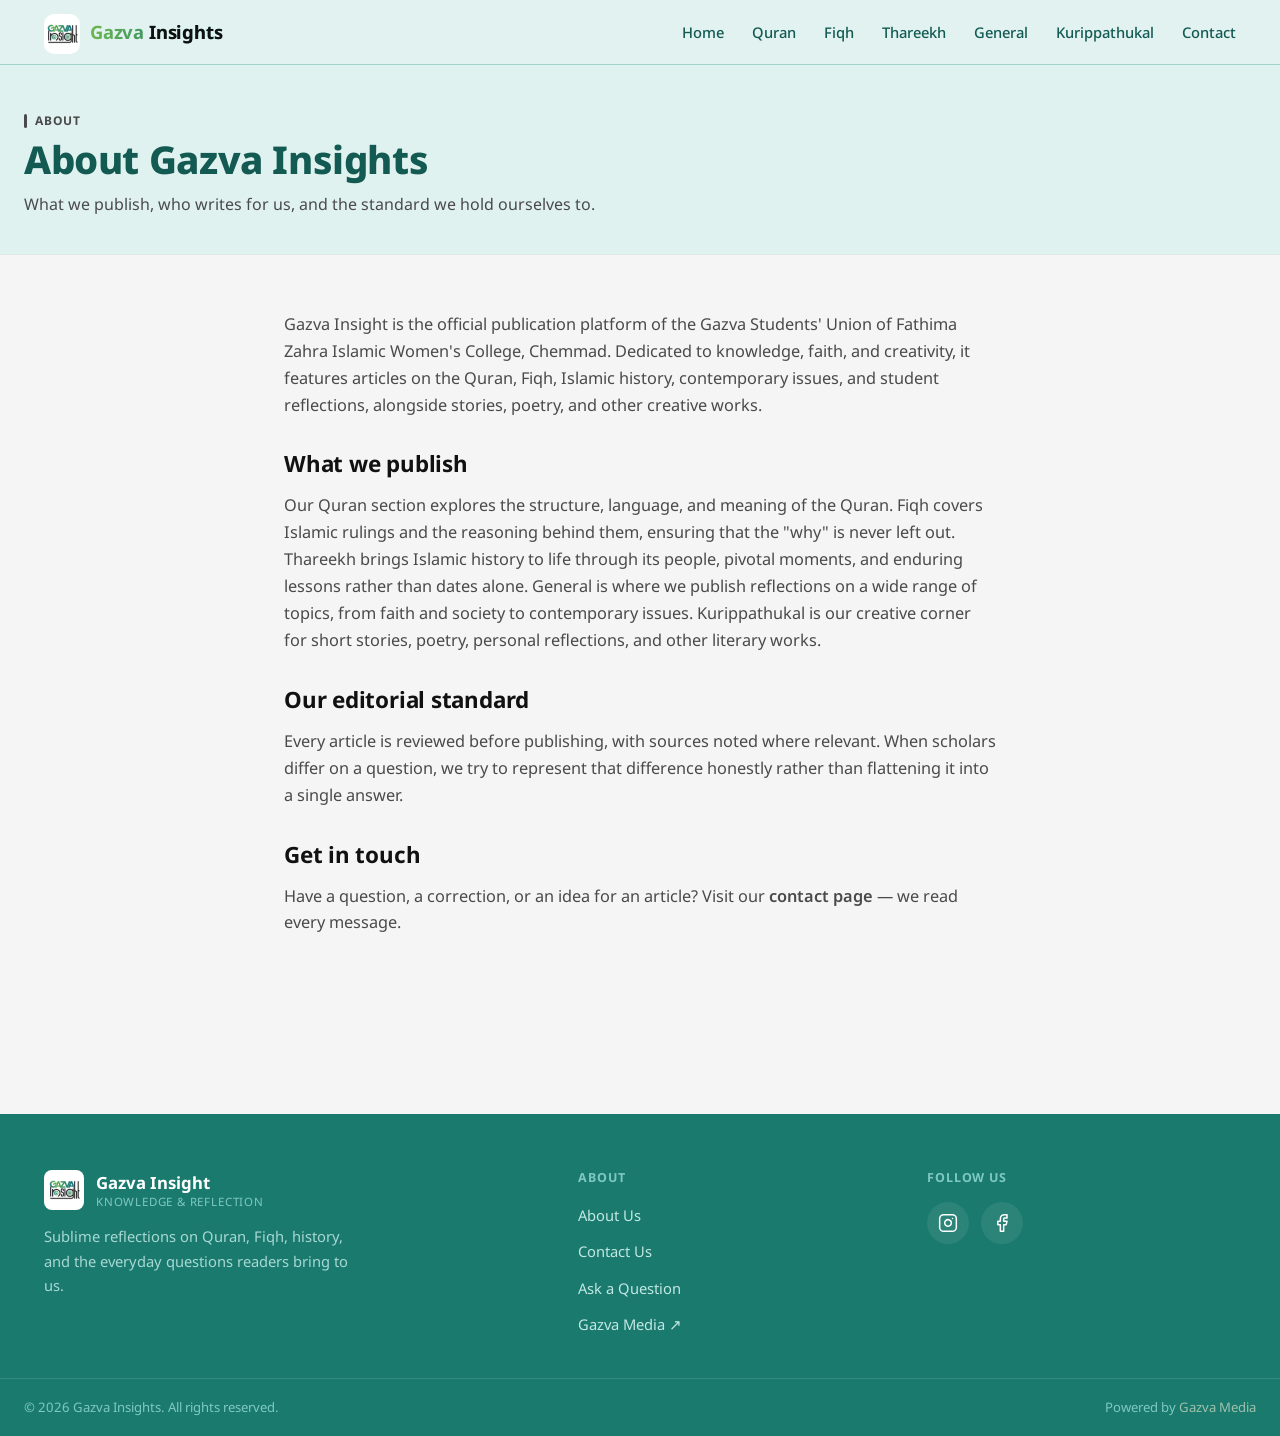
==== about.html @ 4a670566 "first commit" ====
<!DOCTYPE html>
<html lang="en">
<head>
  <meta charset="UTF-8" />
  <meta name="viewport" content="width=device-width, initial-scale=1.0" />
  <title>About — Gazva Insights</title>
  <meta name="description" content="About Gazva Insights — what we publish, who writes for us, and why." />
  <link rel="preconnect" href="https://fonts.googleapis.com" />
  <link rel="preconnect" href="https://fonts.gstatic.com" crossorigin />
  <link href="https://fonts.googleapis.com/css2?family=Noto+Sans:wght@400;500;600;700;800&family=Noto+Sans+Malayalam:wght@400;500;600;700&display=swap" rel="stylesheet" />
  <link rel="stylesheet" href="css/styles.css" />
</head>
<body>
  <a href="#main" class="skip-link">Skip to content</a>

  <div id="siteHeader"></div>

  <main id="main">
    <div class="page-banner">
      <div class="page-banner__inner">
        <span class="eyebrow cat-general">About</span>
        <h1>About Gazva Insights</h1>
        <p>What we publish, who writes for us, and the standard we hold ourselves to.</p>
      </div>
    </div>

    <section class="about-content">
      <p>Gazva Insight is the official publication platform of the Gazva Students' Union of Fathima Zahra Islamic Women's College, Chemmad. Dedicated to knowledge, faith, and creativity, it features articles on the Quran, Fiqh, Islamic history, contemporary issues, and student reflections, alongside stories, poetry, and other creative works.</p>

      <h2>What we publish</h2>
      <p>Our Quran section explores the structure, language, and meaning of the Quran. Fiqh covers Islamic rulings and the reasoning behind them, ensuring that the "why" is never left out. Thareekh brings Islamic history to life through its people, pivotal moments, and enduring lessons rather than dates alone. General is where we publish reflections on a wide range of topics, from faith and society to contemporary issues. Kurippathukal is our creative corner for short stories, poetry, personal reflections, and other literary works.</p>
      <h2>Our editorial standard</h2>
      <p>Every article is reviewed before publishing, with sources noted where relevant. When scholars differ on a question, we try to represent that difference honestly rather than flattening it into a single answer.</p>

      <h2>Get in touch</h2>
      <p>Have a question, a correction, or an idea for an article? Visit our <a href="contact.html" style="color: var(--forest-dark); font-weight: 600;">contact page</a> — we read every message.</p>
    </section>
  </main>

  <div id="siteFooter"></div>

  <script src="js/component.js"></script>
  <script src="js/form.js"></script>
  <script src="js/main.js"></script>
</body>
</html>
---- css/styles.css ----
/* ==========================================================================
   GAZVA INSIGHTS — Global Stylesheet
   Design tokens + shared components (navbar, footer, cards, sidebar, forms)
   ========================================================================== */

:root {
  /* ── Core surfaces ── */
  --paper:          #F5F5F5;      /* off-white page background */
  --paper-raised:   #FFFFFF;      /* card / panel surfaces */
  --ink:            #111111;      /* headings, strong text */
  --ink-soft:       #4A4A4A;      /* body text, descriptions */
  --ink-muted:      #888888;      /* meta, dates, captions */

  /* ── Brand green (primary) ── */
  --leaf:           #2E9E5B;      /* Forest Green — buttons, active states */
  --leaf-dark:      #1F7A42;
  --primary:        #6eb84f;      /* primary color */
    --primary2 :      #05697a;      /* secondary color */
  --leaf-light:     #E6F7ED;      /* green tint surfaces */

  /* ── Brand teal (secondary) ── */
  --teal:           #1A7A6E;      /* Deep Teal — secondary actions */
  --teal-dark:      #125A52;      /* hover on teal, footer headings */

  --teal-light:     #E0F2F0;      /* teal tint surfaces */

  /* ── Ocean blue (accent) ── */
  --blue:           #1C6B9A;      /* Ocean Blue — links, badges, highlights */
  --blue-dark:      #145078;      /* hover on blue */
  --blue-light:     #E3EFF7;      /* blue tint surfaces */

  /* ── Supporting tones ── */
  --mint:           #5CC48A;      /* lighter green — hover fills, icons */
  --teal-mid:       #2E9E8A;      /* mid teal — gradient midpoint */
  --sky:            #3A8FC4;      /* sky blue — softer blue uses */

  /* ── Logo gradient ── */
  --gradient-logo: linear-gradient(135deg, #3DB05C, #1A7A6E, #1C6B9A);
  --primary-gradient: linear-gradient(90deg, #6eb84f 0%, #05697a 100%);

  /* ── Borders ── */
  --line:           #E2E8E6;      /* default border */
  --line-strong:    #C8D4D0;      /* hover / emphasis border */

  /* ── Category wayfinding ── */
  --cat-quran:        #1A7A6E;    /* deep teal */
  --cat-fiqh:         #2E9E5B;    /* forest green */
  --cat-thareekh:     #1C6B9A;    /* ocean blue */
  --cat-general:      #4A4A4A;    /* ink soft */
  --cat-kurippathukal:#5CC48A;    /* mint */

  /* ── Type ── */
  --font-base:    "Noto Sans", "Noto Sans Malayalam", -apple-system, "Segoe UI", sans-serif;
  --font-display: "Noto Sans", "Noto Sans Malayalam", -apple-system, "Segoe UI", sans-serif;

  /* ── Layout ── */
  --max-width:     1240px;
  --radius-sm:     6px;
  --radius-md:     10px;
  --radius-lg:     16px;
  --shadow-card:   0 1px 2px rgba(17,17,17,0.04), 0 6px 20px rgba(17,17,17,0.05);
  --shadow-raised: 0 4px 10px rgba(17,17,17,0.06), 0 14px 32px rgba(17,17,17,0.08);
  --ease:          cubic-bezier(0.2, 0.7, 0.2, 1);
}

  
/* ---------- Reset ---------- */
* { box-sizing: border-box; }
html { scroll-behavior: smooth; }
body {
  margin: 0;
  font-family: var(--font-base);
  background: var(--paper);
  color: var(--ink);
  line-height: 1.65;
  -webkit-font-smoothing: antialiased;
}
img { max-width: 100%; display: block; }
a { color: inherit; text-decoration: none; }
ul { margin: 0; padding: 0; }
button { font-family: inherit; cursor: pointer; }
h1, h2, h3, h4 { font-family: var(--font-display); margin: 0; line-height: 1.25; letter-spacing: -0.01em; }
p { margin: 0; }

:focus-visible {
  outline: 2px solid var(--leaf);
  outline-offset: 3px;
  border-radius: 4px;
}

@media (prefers-reduced-motion: reduce) {
  *, *::before, *::after {
    animation-duration: 0.001ms !important;
    transition-duration: 0.001ms !important;
    scroll-behavior: auto !important;
  }
}

.container {
  max-width: var(--max-width);
  margin: 0 auto;
  padding: 0 24px;
}

/* ---------- Eyebrow ---------- */
.eyebrow {
  display: inline-flex;
  align-items: center;
  gap: 8px;
  font-size: 0.75rem;
  font-weight: 700;
  letter-spacing: 0.08em;
  text-transform: uppercase;
  color: var(--teal-dark);
}
.eyebrow::before {
  content: "";
  width: 3px;
  height: 14px;
  border-radius: 2px;
  background: var(--leaf);
  display: inline-block;
}

.eyebrow.cat-quran::before         { background: var(--cat-quran); }
.eyebrow.cat-fiqh::before          { background: var(--cat-fiqh); }
.eyebrow.cat-thareekh::before      { background: var(--cat-thareekh); }
.eyebrow.cat-general::before       { background: var(--cat-general); }
.eyebrow.cat-kurippathukal::before { background: var(--cat-kurippathukal); }

.eyebrow.cat-quran         { color: var(--cat-quran); }
.eyebrow.cat-fiqh          { color: var(--cat-fiqh); }
.eyebrow.cat-thareekh      { color: var(--cat-thareekh); }
.eyebrow.cat-general       { color: var(--cat-general); }
.eyebrow.cat-kurippathukal { color: #3a9a70; }

/* ---------- Buttons ---------- */
.btn {
  display: inline-flex;
  align-items: center;
  justify-content: center;
  gap: 8px;
  padding: 12px 24px;
  border-radius: var(--radius-sm);
  font-size: 0.95rem;
  font-weight: 600;
  border: 1px solid transparent;
  transition: transform 0.15s var(--ease), box-shadow 0.15s var(--ease), background 0.15s var(--ease);
}
.btn-primary {
  background: linear-gradient(135deg, var(--leaf), var(--teal));
  color: #fff;
}
.btn-primary:hover {
  background: var(--leaf);
  transform: translateY(-1px);
  box-shadow: var(--TEAL);
}
.btn-outline {
  background: transparent;
  border-color: var(--line-strong);
  color: var(--linear-gradient(135deg, var(--leaf), var(--teal)));
}
.btn-outline:hover {
  border-color: var(--leaf);
  color: var(--linear-gradient(135deg, var(--leaf), var(--teal)));
}
.btn-block { width: 100%; }

/* ==========================================================================
   NAVBAR
   ========================================================================== */
.site-header {
  position: sticky;
  top: 0;
  z-index: 100;
  background: rgba(224, 242, 240, 0.96);
  backdrop-filter: blur(8px);
  border-bottom: 1px solid #9FD4CC;
}
.navbar {
  display: flex;
  align-items: center;
  justify-content: space-between;
  padding: 14px 24px;
  max-width: var(--max-width);
  margin: 0 auto;
}
.navbar__brand {
  display: flex;
  align-items: center;
  gap: 10px;
}
.navbar__logo {
  width: 36px;
  height: 36px;
  flex-shrink: 0;
}
.navbar__name {
  font-weight: 700;
  font-size: 1.15rem;
  letter-spacing: -0.01em;

  background: linear-gradient(90deg, #6eb84f 0%, #05697a 100%);
  background-clip: text;
  -webkit-background-clip: text;

  color: transparent;
  -webkit-text-fill-color: transparent;
}
.navbar__name span {
  color: var(--ink);
  -webkit-text-fill-color: var(--ink);
}
.navbar__links {
  display: flex;
  align-items: center;
  gap: 28px;
  list-style: none;
}
.navbar__links a {
  font-size: 0.92rem;
  font-weight: 500;
  color: var(--teal-dark);
  position: relative;
  padding: 6px 0;
  transition: color 0.15s var(--ease);
}
.navbar__links a:hover {
  color: var(--leaf-dark);
}
.navbar__links a.is-active {
  color: var(--leaf-dark);
  font-weight: 700;
}
.navbar__links a.is-active::after {
  content: "";
  position: absolute;
  left: 0;
  bottom: -4px;
  width: 100%;
  height: 2px;
  background: var(--leaf);
  border-radius: 2px;
}
.navbar__toggle {
  display: none;
  background: none;
  border: none;
  padding: 6px;
}
.navbar__toggle svg { width: 24px; height: 24px; }

/* Navbar CTA button override */
.navbar .btn-primary {
  background: var(--teal);
  color: #fff;
}
.navbar .btn-primary:hover {
  background: var(--teal-dark);
}

@media (max-width: 860px) {
  .navbar__links {
    position: fixed;
    top: 65px;
    left: 0;
    right: 0;
    background: #E0F2F0;
    flex-direction: column;
    align-items: flex-start;
    gap: 4px;
    padding: 16px 24px 24px;
    border-bottom: 1px solid #9FD4CC;
    box-shadow: var(--shadow-raised);
    transform: translateY(-12px);
    opacity: 0;
    visibility: hidden;
    transition: transform 0.2s var(--ease), opacity 0.2s var(--ease), visibility 0.2s;
  }
  .navbar__links.is-open {
    transform: translateY(0);
    opacity: 1;
    visibility: visible;
  }
  .navbar__links a {
    width: 100%;
    padding: 10px 0;
  }
  .navbar__toggle { display: inline-flex; }
}

/* ==========================================================================
   FOOTER
   ========================================================================== */
.site-footer {
  background: var(--teal);
  color: #E0F2F0;
  margin-top: 80px;
}
.footer__top {
  max-width: var(--max-width);
  margin: 0 auto;
  padding: 56px 24px 40px;
  display: grid;
  grid-template-columns: 1.6fr 1fr 1fr;
  gap: 40px;
}
.footer__brand {
  display: flex;
  align-items: center;
  gap: 10px;
  margin-bottom: 14px;
}
.footer__brand .navbar__logo { width: 32px; height: 32px; }
.footer__brand-name {
  font-weight: 700;
  font-size: 1.05rem;
  color: #fff;
}
.footer__tagline {
  color: #A8D8D4;
  font-size: 0.92rem;
  max-width: 320px;
}
.footer__heading {
  font-size: 0.78rem;
  font-weight: 700;
  letter-spacing: 0.07em;
  text-transform: uppercase;
  color: #7FC8C2;
  margin-bottom: 16px;
}
.footer__links { display: flex; flex-direction: column; gap: 10px; list-style: none; }
.footer__links a {
  color: #C2E8E4;
  font-size: 0.92rem;
  transition: color 0.15s var(--ease);
}
.footer__links a:hover { color: #fff; }
.footer__socials { display: flex; gap: 12px; margin-top: 16px; }
.footer__social-btn {
  width: 38px;
  height: 38px;
  border-radius: 50%;
  background: rgba(255,255,255,0.1);
  display: inline-flex;
  align-items: center;
  justify-content: center;
  transition: background 0.15s var(--ease), transform 0.15s var(--ease);
}
.footer__social-btn:hover {
  background: var(--leaf);
  transform: translateY(-2px);
}
.footer__social-btn svg { width: 18px; height: 18px; fill: #fff; }
.footer__bottom {
  border-top: 1px solid rgba(255,255,255,0.12);
  padding: 18px 24px;
}
.footer__bottom-inner {
  max-width: var(--max-width);
  margin: 0 auto;
  display: flex;
  justify-content: space-between;
  flex-wrap: wrap;
  gap: 8px;
  font-size: 0.82rem;
  color: #7FC8C2;
}

/* ── Brand column ── */
.footer__col--brand .footer__brand {
  display: flex;
  align-items: center;
  gap: 12px;
  margin-bottom: 14px;
}
.footer__logo-img {
  width: 40px;
  height: 40px;
  border-radius: 8px;
  object-fit: contain;
  flex-shrink: 0;
}
.footer__brand-text {
  display: flex;
  flex-direction: column;
  line-height: 1.25;
}
.footer__brand-subline {
  font-size: 0.72rem;
  color: #7FC8C2;
  letter-spacing: 0.07em;
  text-transform: uppercase;
  margin-top: 2px;
}

/* ── Follow Us ── */
.footer__links--social { display: flex; flex-direction: column; gap: 12px; }
.footer__links--social a {
  display: flex;
  align-items: center;
  gap: 10px;
  color: #C2E8E4;
  font-size: 0.92rem;
  transition: color 0.15s var(--ease);
}
.footer__links--social a:hover { color: #fff; }
.footer__follow-icon {
  width: 30px;
  height: 30px;
  border-radius: 50%;
  display: flex;
  align-items: center;
  justify-content: center;
  flex-shrink: 0;
  transition: transform 0.15s var(--ease);
}
.footer__links--social a:hover .footer__follow-icon { transform: translateY(-2px); }
.footer__follow-icon svg { width: 15px; height: 15px; }
.footer__follow-icon--insta {
  background: linear-gradient(135deg, #f09433, #e6683c, #dc2743, #cc2366, #bc1888);
  color: #fff;
}
.footer__follow-icon--fb  { background: #1877F2; color: #fff; }
.footer__follow-icon--wa  { background: #25D366; color: #fff; }

@media (max-width: 960px) {
  .footer__top { grid-template-columns: 1fr 1fr; gap: 32px; }
  .footer__col--brand { grid-column: span 2; }
}
@media (max-width: 760px) {
  .footer__top { grid-template-columns: 1fr; gap: 28px; }
  .footer__col--brand { grid-column: span 1; }
  .footer__bottom-inner { flex-direction: column; text-align: center; }
}

/* ==========================================================================
   LAYOUT: content + sidebar
   ========================================================================== */
.page-layout {
  display: grid;
  grid-template-columns: 1fr 320px;
  gap: 48px;
  max-width: var(--max-width);
  margin: 0 auto;
  padding: 48px 24px 80px;
  align-items: start;
}
.page-layout__main { min-width: 0; }

@media (max-width: 960px) {
  .page-layout { grid-template-columns: 1fr; }
}

/* ---------- Sidebar ---------- */
.ask-sidebar {
  position: sticky;
  top: 96px;
  background: var(--paper-raised);
  border: 1px solid var(--line);
  border-radius: var(--radius-lg);
  padding: 28px;
  box-shadow: var(--shadow-card);
}
.ask-sidebar__title {
  font-size: 1.15rem;
  font-weight: 700;
  margin-bottom: 6px;
  color: var(--teal-dark);
}
.ask-sidebar__desc {
  font-size: 0.88rem;
  color: var(--ink-soft);
  margin-bottom: 18px;
}
.ask-sidebar .form-field { margin-bottom: 14px; }

/* ==========================================================================
   FORMS
   ========================================================================== */
.form-field { display: flex; flex-direction: column; gap: 6px; }
.form-field label {
  font-size: 0.82rem;
  font-weight: 600;
  color: var(--ink);
}
.form-field input,
.form-field textarea,
.form-field select {
  font-family: inherit;
  font-size: 0.92rem;
  padding: 11px 13px;
  border: 1px solid var(--line-strong);
  border-radius: var(--radius-sm);
  background: var(--paper);
  color: var(--ink);
  transition: border-color 0.15s var(--ease), box-shadow 0.15s var(--ease);
  width: 100%;
}
.form-field textarea { resize: vertical; min-height: 96px; }
.form-field input:focus,
.form-field textarea:focus,
.form-field select:focus {
  border-color: var(--leaf);
  box-shadow: 0 0 0 3px rgba(46, 158, 91, 0.15);
  outline: none;
}
.form-status {
  font-size: 0.85rem;
  margin-top: 10px;
  padding: 10px 12px;
  border-radius: var(--radius-sm);
  display: none;
}
.form-status.is-visible { display: block; }
.form-status.is-success {
  background: var(--leaf-light);
  color: var(--leaf-dark);
}
.form-status.is-error {
  background: #FBEAEA;
  color: #A5302A;
}
.form-status.is-loading {
  background: var(--blue-light);
  color: var(--blue-dark);
}

/* ==========================================================================
   CARDS
   ========================================================================== */
.card {
  background: var(--paper-raised);
  border: 1px solid var(--line);
  border-radius: var(--radius-md);
  overflow: hidden;
  transition: transform 0.2s var(--ease), box-shadow 0.2s var(--ease), border-color 0.2s var(--ease);
  display: flex;
  flex-direction: column;
}
.card:hover {
  transform: translateY(-3px);
  box-shadow: var(--shadow-raised);
  border-color: var(--line-strong);
}
.card__media {
  aspect-ratio: 16/10;
  background: var(--teal-light);
  overflow: hidden;
}
.card__media img { width: 100%; height: 100%; object-fit: cover; }
.card__body { padding: 18px 20px 22px; display: flex; flex-direction: column; gap: 10px; flex: 1; }
.card__title {
  font-size: 1.05rem;
  font-weight: 700;
  color: var(--ink);
}
.card:hover .card__title { color: var(--teal-dark); }
.card__excerpt {
  font-size: 0.88rem;
  color: var(--ink-soft);
  flex: 1;
}
.card__meta {
  font-size: 0.78rem;
  color: var(--ink-muted);
  display: flex;
  align-items: center;
  gap: 6px;
  margin-top: auto;
}
.card__meta .dot { width: 3px; height: 3px; border-radius: 50%; background: var(--line-strong); }

.is-hidden { display: none !important; }

/* ── Mosaic ── */
.mosaic {
  display: grid;
  grid-template-columns: repeat(4, 1fr);
  grid-auto-rows: 1fr;
  gap: 20px;
}
.mosaic .card--lead { grid-column: span 2; grid-row: span 2; }
.mosaic .card--lead .card__media { aspect-ratio: 16/11; }
.mosaic .card--lead .card__title { font-size: 1.4rem; }
.mosaic .card--wide { grid-column: span 2; }

@media (max-width: 860px) {
  .mosaic { grid-template-columns: repeat(2, 1fr); }
  .mosaic .card--lead { grid-column: span 2; grid-row: span 1; }
  .mosaic .card--wide { grid-column: span 2; }
}
@media (max-width: 560px) {
  .mosaic { grid-template-columns: 1fr; }
  .mosaic .card--lead, .mosaic .card--wide { grid-column: span 1; }
}

/* ── Post grid ── */
.post-grid {
  display: grid;
  grid-template-columns: repeat(2, 1fr);
  gap: 22px;
}
@media (max-width: 700px) {
  .post-grid { grid-template-columns: 1fr; }
}

.load-more-wrap { display: flex; justify-content: center; margin-top: 36px; }

/* ==========================================================================
   HERO
   ========================================================================== */
.hero {
  border-bottom: 1px solid var(--line);
  background:
    radial-gradient(circle at 85% 20%, rgba(46, 158, 91, 0.07), transparent 55%),
    var(--paper);
}
.hero__inner {
  max-width: var(--max-width);
  margin: 0 auto;
  padding: 72px 24px 64px;
  display: grid;
  grid-template-columns: 1.1fr 0.9fr;
  gap: 56px;
  align-items: center;
}
.hero__eyebrow {
  font-size: 0.78rem;
  font-weight: 700;
  letter-spacing: 0.1em;
  text-transform: uppercase;
  color: var(--leaf);
  margin-bottom: 18px;
  display: block;
}
.hero-title {
  font-size: clamp(2.4rem, 5vw, 3.8rem);
  font-weight: 800;
  letter-spacing: -0.02em;
  margin-bottom: 18px;

  background: var(--primary-gradient);
  -webkit-background-clip: text;
  background-clip: text;
  color: transparent;
  -webkit-text-fill-color: transparent;
}
.hero-title span {
  color: var(--ink);
  -webkit-text-fill-color: var(--ink);
}
.hero__title .accent { color: var(--leaf); }
.hero__tagline {
  font-size: 1.08rem;
  color: var(--ink-soft);
  max-width: 480px;
  margin-bottom: 30px;
}
.hero__ctas { display: flex; gap: 14px; align-items: center; }
.hero__feature {
  background: var(--paper-raised);
  border: 1px solid var(--line);
  border-radius: var(--radius-lg);
  box-shadow: var(--shadow-raised);
  overflow: hidden;
}
.hero__feature-media { aspect-ratio: 16/10; background: var(--teal-light); }
.hero__feature-media img { width: 100%; height: 100%; object-fit: cover; }
.hero__feature-body { padding: 22px 24px 26px; }
.hero__feature-tag {
  font-size: 0.72rem;
  font-weight: 700;
  letter-spacing: 0.07em;
  text-transform: uppercase;
  color: var(--blue);
  margin-bottom: 8px;
  display: block;
}
.hero__feature-title { font-size: 1.2rem; font-weight: 700; margin-bottom: 8px; color: var(--ink); }
.hero__feature-excerpt { font-size: 0.9rem; color: var(--ink-soft); }

@media (max-width: 900px) {
  .hero__inner { grid-template-columns: 1fr; padding-top: 48px; }
}

/* ==========================================================================
   PAGE BANNER
   ========================================================================== */
.section-head {
  display: flex;
  align-items: baseline;
  justify-content: space-between;
  margin-bottom: 28px;
  flex-wrap: wrap;
  gap: 12px;
}
.section-head h1, .section-head h2 { font-size: 1.8rem; font-weight: 800; }
.section-head__desc { color: var(--ink-soft); font-size: 0.95rem; max-width: 560px; margin-top: 6px; }

.page-banner {
  border-bottom: 1px solid var(--line);
  padding: 44px 24px 36px;
  background: var(--teal-light);
}
.page-banner__inner { max-width: var(--max-width); margin: 0 auto; }
.page-banner h1 {
  font-size: clamp(1.8rem, 3vw, 2.4rem);
  font-weight: 800;
  color: var(--teal-dark);
}
.page-banner p { color: var(--ink-soft); margin-top: 8px; max-width: 600px; }

/* ==========================================================================
   ARTICLE PAGE
   ========================================================================== */
.article-header { margin-bottom: 28px; }
.article-header__title {
  font-size: clamp(1.7rem, 3vw, 2.3rem);
  font-weight: 800;
  margin: 12px 0 16px;
  color: var(--ink);
}
.article-meta {
  display: flex;
  align-items: center;
  gap: 14px;
  flex-wrap: wrap;
  font-size: 0.88rem;
  color: var(--ink-soft);
}
.article-meta__author { display: flex; align-items: center; gap: 10px; }
.article-meta__avatar {
  width: 38px;
  height: 38px;
  border-radius: 50%;
  background: var(--teal-light);
  flex-shrink: 0;
  overflow: hidden;
}
.article-meta__avatar img { width: 100%; height: 100%; object-fit: cover; }
.article-meta__name { font-weight: 700; color: var(--ink); display: block; }
.article-meta__role { font-size: 0.8rem; color: var(--ink-soft); }

.article-cover {
  width: 100%;
  aspect-ratio: 16/8;
  border-radius: var(--radius-lg);
  background: var(--teal-light);
  overflow: hidden;
  margin-bottom: 32px;
}
.article-cover img { width: 100%; height: 100%; object-fit: cover; }

.article-body { font-size: 1.04rem; color: var(--ink); max-width: 720px; }
.article-body p { margin-bottom: 20px; }
.article-body h2 { font-size: 1.4rem; font-weight: 700; margin: 36px 0 16px; }
.article-body blockquote {
  border-left: 3px solid var(--blue);
  background: var(--blue-light);
  margin: 28px 0;
  padding: 20px 24px;
  border-radius: 0 var(--radius-sm) var(--radius-sm) 0;
  font-size: 1.08rem;
  font-style: italic;
  color: var(--blue-dark);
}
.article-body blockquote cite {
  display: block;
  margin-top: 10px;
  font-size: 0.82rem;
  font-style: normal;
  font-weight: 700;
  color: var(--blue);
}

/* ── Share row ── */
.share-row {
  display: flex;
  align-items: center;
  gap: 14px;
  margin: 36px 0;
  padding: 20px 0;
  border-top: 1px solid var(--line);
  border-bottom: 1px solid var(--line);
}
.share-row__label { font-size: 0.85rem; font-weight: 700; color: var(--ink-soft); }
.share-btn {
  width: 40px;
  height: 40px;
  border-radius: 50%;
  display: inline-flex;
  align-items: center;
  justify-content: center;
  background: var(--teal-light);
  transition: background 0.15s var(--ease), transform 0.15s var(--ease);
}
.share-btn svg { width: 18px; height: 18px; fill: var(--teal-dark); }
.share-btn:hover { background: var(--leaf); transform: translateY(-2px); }
.share-btn:hover svg { fill: #fff; }

/* ── Comments ── */
.comments-section { margin-top: 48px; max-width: 720px; }
.comments-section h3 { font-size: 1.25rem; font-weight: 700; margin-bottom: 18px; }
.comment-form {
  background: var(--paper-raised);
  border: 1px solid var(--line);
  border-radius: var(--radius-md);
  padding: 24px;
}
.comment-form .form-field { margin-bottom: 16px; }
.comment-form-row { display: grid; grid-template-columns: 1fr 1fr; gap: 16px; }
@media (max-width: 560px) { .comment-form-row { grid-template-columns: 1fr; } }

/* ==========================================================================
   CONTACT PAGE
   ========================================================================== */
.contact-grid {
  display: grid;
  grid-template-columns: 0.85fr 1.15fr;
  gap: 48px;
  max-width: var(--max-width);
  margin: 0 auto;
  padding: 56px 24px 80px;
}
@media (max-width: 860px) { .contact-grid { grid-template-columns: 1fr; } }

.contact-cards { display: flex; flex-direction: column; gap: 16px; }
.contact-card {
  display: flex;
  gap: 16px;
  align-items: flex-start;
  background: var(--paper-raised);
  border: 1px solid var(--line);
  border-radius: var(--radius-md);
  padding: 20px;
  transition: border-color 0.15s var(--ease), box-shadow 0.15s var(--ease);
}
.contact-card:hover { border-color: var(--line-strong); box-shadow: var(--shadow-card); }
.contact-card__icon {
  width: 44px;
  height: 44px;
  border-radius: 50%;
  background: var(--teal-light);
  display: flex;
  align-items: center;
  justify-content: center;
  flex-shrink: 0;
}
.contact-card__icon svg { width: 20px; height: 20px; fill: var(--teal-dark); }
.contact-card__title { font-weight: 700; margin-bottom: 4px; color: var(--ink); }
.contact-card__detail { color: var(--ink-soft); font-size: 0.92rem; }
.contact-card__detail a { color: var(--teal); font-weight: 600; }
.contact-card__detail a:hover { color: var(--teal-dark); }

.contact-form-panel {
  background: var(--paper-raised);
  border: 1px solid var(--line);
  border-radius: var(--radius-lg);
  padding: 32px;
  box-shadow: var(--shadow-card);
}
.contact-form-row { display: grid; grid-template-columns: 1fr 1fr; gap: 16px; }
@media (max-width: 560px) { .contact-form-row { grid-template-columns: 1fr; } }

/* ── Floating contact ── */
.contact-floating {
  max-width: 720px;
  margin: 0 auto;
  padding: 56px 24px 80px;
}
.contact-floating__header { text-align: center; margin-bottom: 32px; }
.contact-floating__header p { color: var(--ink-soft); font-size: 0.95rem; }
.contact-channel-grid {
  display: grid;
  grid-template-columns: repeat(3, 1fr);
  gap: 14px;
  margin-bottom: 20px;
}
.contact-channel-card {
  display: flex;
  flex-direction: column;
  align-items: center;
  text-align: center;
  gap: 12px;
  background: var(--paper-raised);
  border: 1px solid var(--line);
  border-radius: var(--radius-lg);
  padding: 28px 16px;
  text-decoration: none;
  color: inherit;
  transition: border-color 0.15s var(--ease), box-shadow 0.15s var(--ease), transform 0.15s var(--ease);
}
.contact-channel-card:hover {
  border-color: var(--leaf);
  box-shadow: var(--shadow-card);
  transform: translateY(-2px);
}
.contact-channel-card__icon {
  width: 52px;
  height: 52px;
  border-radius: 50%;
  display: flex;
  align-items: center;
  justify-content: center;
}
.contact-channel-card__icon--green { background: var(--leaf-light);  color: var(--leaf-dark); }
.contact-channel-card__icon--amber { background: var(--blue-light);  color: var(--blue-dark); }
.contact-channel-card__icon--teal  { background: var(--teal-light);  color: var(--teal-dark); }
.contact-channel-card__title { font-weight: 700; font-size: 0.95rem; color: var(--ink); }
.contact-channel-card__sub   { font-size: 0.82rem; color: var(--ink-soft); word-break: break-all; }
.contact-social-row {
  display: flex;
  align-items: center;
  justify-content: center;
  gap: 14px;
  margin-bottom: 32px;
  padding: 18px 0;
  border-top: 1px solid var(--line);
  border-bottom: 1px solid var(--line);
}
.contact-social-row__label {
  font-size: 0.82rem;
  font-weight: 700;
  color: var(--ink-soft);
  text-transform: uppercase;
  letter-spacing: 0.07em;
}
.contact-social-row__icons { display: flex; gap: 10px; }
.contact-social-btn {
  width: 38px;
  height: 38px;
  border-radius: 50%;
  background: var(--teal-light);
  display: flex;
  align-items: center;
  justify-content: center;
  color: var(--teal-dark);
  transition: background 0.15s var(--ease), transform 0.15s var(--ease);
}
.contact-social-btn:hover {
  background: var(--leaf);
  color: #fff;
  transform: translateY(-2px);
}
.contact-form-panel h2 { font-size: 1.2rem; font-weight: 700; color: var(--ink); margin-bottom: 6px; }
.contact-form-panel > p { color: var(--ink-soft); font-size: 0.92rem; margin-bottom: 22px; }
.contact-form-panel .form-field { margin-bottom: 16px; }
.contact-form-panel .btn { margin-top: 4px; width: 100%; }

@media (max-width: 560px) {
  .contact-channel-grid { grid-template-columns: 1fr; }
  .contact-channel-card { flex-direction: row; text-align: left; padding: 18px 20px; }
  .contact-form-panel { padding: 22px 18px; }
}

/* ==========================================================================
   ABOUT PAGE
   ========================================================================== */
.about-content {
  max-width: 760px;
  margin: 0 auto;
  padding: 56px 24px 80px;
}
.about-content p { margin-bottom: 18px; color: var(--ink-soft); font-size: 1.02rem; }
.about-content h2 { font-size: 1.4rem; font-weight: 700; margin: 32px 0 14px; color: var(--ink); }

/* ==========================================================================
   UTILITY
   ========================================================================== */
.visually-hidden {
  position: absolute;
  width: 1px;
  height: 1px;
  overflow: hidden;
  clip: rect(0,0,0,0);
}
.skip-link {
  position: absolute;
  left: -9999px;
  top: 0;
  background: var(--leaf);
  color: #fff;
  padding: 10px 16px;
  z-index: 200;
}
.skip-link:focus { left: 12px; top: 12px; }

/* ==========================================================================
   HERO ANIMATION
   ========================================================================== */
.hero-title,
.hero-text,
.hero-buttons {
  opacity: 0;
  transform: scale(0.8);
  animation: zoomIn 0.8s ease-out forwards;
}
.hero-title   { animation-delay: 0.2s; }
.hero-text    { animation-delay: 0.5s; }
.hero-buttons { animation-delay: 0.8s; }

@keyframes zoomIn {
  from { opacity: 0; transform: scale(0.8); }
  to   { opacity: 1; transform: scale(1); }
}
/* ==========================================================================
   CONTACT PAGE — redesigned
   ========================================================================== */
   .contact-social-row {
  display: flex;
  gap: 8px;
  flex-wrap: wrap;
}

.contact-social-btn {
  display: inline-flex;
  align-items: center;
  gap: 7px;
  padding: 8px 14px;
  border-radius: var(--radius-sm);
  border: 1px solid var(--line);
  background: var(--paper-raised);
  color: var(--ink-soft);           /* ← this sets SVG stroke colour */
  font-size: 0.82rem;
  font-weight: 500;
  font-family: inherit;
  text-decoration: none;            /* ← removes underline on <a> */
  cursor: pointer;
  transition: all 0.15s var(--ease);
  line-height: 1;                   /* ← stops text/icon misalignment */
}

.contact-social-btn svg {
  flex-shrink: 0;
  display: block;
}

.contact-social-btn:hover {
  border-color: var(--teal);
  color: var(--teal-dark);
  background: var(--teal-light);
}

.contact-divider {
  width: 44px;
  height: 3px;
  background: linear-gradient(90deg, var(--leaf), var(--teal), var(--blue));
  border-radius: 2px;
  margin: 14px 0 16px;
}

.contact-section {
  padding: 56px 0 80px;
}

.contact-wrap {
  max-width: var(--max-width);
  margin: 0 auto;
  padding: 0 24px;
  display: grid;
  grid-template-columns: 1fr 1.2fr;
  gap: 40px;
  align-items: start;
}

/* ── Info column ── */
.contact-info {
  display: flex;
  flex-direction: column;
  gap: 14px;
}

.contact-info-card {
  display: flex;
  align-items: flex-start;
  gap: 14px;
  background: var(--paper-raised);
  border: 1px solid var(--line);
  border-radius: var(--radius-md);
  padding: 16px 18px;
  transition: border-color 0.15s var(--ease), box-shadow 0.15s var(--ease);
}

.contact-info-card:hover {
  border-color: var(--teal);
  box-shadow: var(--shadow-card);
}

.cic-icon {
  width: 38px;
  height: 38px;
  border-radius: 9px;
  background: var(--teal-light);
  display: flex;
  align-items: center;
  justify-content: center;
  flex-shrink: 0;
  color: var(--teal-dark);
}

.cic-label {
  font-size: 0.7rem;
  font-weight: 700;
  letter-spacing: 0.09em;
  text-transform: uppercase;
  color: var(--teal);
  margin-bottom: 4px;
}

.cic-value {
  font-size: 0.92rem;
  font-weight: 600;
  color: var(--ink);
  text-decoration: none;
  display: block;
}

a.cic-value:hover { color: var(--teal); }

.cic-sub {
  font-size: 0.82rem;
  color: var(--ink-soft);
  margin-top: 3px;
}

.cic-sub a {
  color: var(--ink-soft);
  text-decoration: none;
}

.cic-sub a:hover { color: var(--teal); }

.cic-hours {
  display: grid;
  grid-template-columns: auto 1fr;
  gap: 3px 16px;
  margin-top: 4px;
}

.cic-day {
  font-size: 0.82rem;
  font-weight: 600;
  color: var(--ink);
}

.cic-time {
  font-size: 0.82rem;
  color: var(--ink-soft);
}

/* ── Social buttons ── */
.contact-social-row {
  display: flex;
  gap: 8px;
  flex-wrap: wrap;
}

.contact-social-btn {
  display: inline-flex;
  align-items: center;
  gap: 7px;
  padding: 8px 14px;
  border-radius: var(--radius-sm);
  border: 1px solid var(--line);
  background: var(--paper-raised);
  color: var(--ink-soft);
  font-size: 0.82rem;
  font-weight: 500;
  font-family: inherit;
  text-decoration: none;
  transition: all 0.15s var(--ease);
  cursor: pointer;
}

.contact-social-btn:hover {
  border-color: var(--teal);
  color: var(--teal-dark);
  background: var(--teal-light);
}

/* ── Form panel ── */
.contact-form-wrap {
  background: var(--paper-raised);
  border: 1px solid var(--line);
  border-radius: var(--radius-lg);
  padding: 32px;
  box-shadow: var(--shadow-card);
  position: sticky;
  top: 96px;
}

.contact-form-title {
  font-size: 1.25rem;
  font-weight: 700;
  color: var(--ink);
  margin-bottom: 6px;
}

.contact-form-sub {
  font-size: 0.88rem;
  color: var(--ink-soft);
  margin-bottom: 22px;
  line-height: 1.6;
}

.cf-row {
  display: grid;
  grid-template-columns: 1fr 1fr;
  gap: 14px;
}

.cf-group {
  display: flex;
  flex-direction: column;
  gap: 6px;
  margin-bottom: 14px;
}

.cf-group label {
  font-size: 0.8rem;
  font-weight: 600;
  color: var(--ink);
}

.cf-group input,
.cf-group textarea,
.cf-group select {
  font-family: inherit;
  font-size: 0.9rem;
  padding: 10px 13px;
  border: 1px solid var(--line-strong);
  border-radius: var(--radius-sm);
  background: var(--paper);
  color: var(--ink);
  width: 100%;
  transition: border-color 0.15s var(--ease), box-shadow 0.15s var(--ease);
}

.cf-group textarea {
  resize: vertical;
  min-height: 100px;
}

.cf-group input:focus,
.cf-group textarea:focus,
.cf-group select:focus {
  border-color: var(--teal);
  box-shadow: 0 0 0 3px rgba(26, 122, 110, 0.12);
  outline: none;
}

.cf-submit {
  width: 100%;
  padding: 12px;
  border: none;
  border-radius: var(--radius-sm);
  background: linear-gradient(135deg, var(--leaf), var(--teal));
  color: #fff;
  font-family: inherit;
  font-size: 0.95rem;
  font-weight: 600;
  cursor: pointer;
  display: flex;
  align-items: center;
  justify-content: center;
  gap: 8px;
  margin-top: 4px;
  transition: opacity 0.15s var(--ease), transform 0.15s var(--ease);
}

.cf-submit:hover {
  opacity: 0.92;
  transform: translateY(-1px);
}

.cf-submit:disabled {
  opacity: 0.6;
  cursor: not-allowed;
  transform: none;
}

/* ── Success state ── */
.cf-success {
  display: none;
  flex-direction: column;
  align-items: center;
  text-align: center;
  padding: 40px 20px;
}

.cf-success.is-visible { display: flex; }

.cf-success-icon {
  width: 60px;
  height: 60px;
  border-radius: 50%;
  background: var(--leaf-light);
  color: var(--leaf-dark);
  display: flex;
  align-items: center;
  justify-content: center;
  margin-bottom: 20px;
}

.cf-success-title {
  font-size: 1.2rem;
  font-weight: 700;
  color: var(--ink);
  margin-bottom: 10px;
}

.cf-success-text {
  font-size: 0.9rem;
  color: var(--ink-soft);
  line-height: 1.7;
  margin-bottom: 20px;
}

.cf-reset-btn {
  padding: 9px 22px;
  border: 1px solid var(--teal);
  border-radius: var(--radius-sm);
  background: transparent;
  color: var(--teal);
  font-family: inherit;
  font-size: 0.88rem;
  font-weight: 600;
  cursor: pointer;
  transition: all 0.15s var(--ease);
}

.cf-reset-btn:hover {
  background: var(--teal-light);
}

/* ── Responsive ── */
@media (max-width: 860px) {
  .contact-wrap {
    grid-template-columns: 1fr;
  }
  .contact-form-wrap {
    position: static;
  }
}

@media (max-width: 560px) {
  .cf-row { grid-template-columns: 1fr; }
  .contact-form-wrap { padding: 22px 18px; }
  .contact-social-btn span { display: none; }
}

.footer__socials {
  display: flex;
  gap: 12px;
}

.footer__social-btn {
  display: flex;
  align-items: center;
  justify-content: center;
  width: 42px;
  height: 42px;
  border-radius: 50%;
  background: rgba(255,255,255,.08);
  color: #fff;
  transition: .25s ease;
}

.footer__social-btn:hover {
  transform: translateY(-3px);
}

.footer__social-btn svg {
  width: 20px;
  height: 20px;
  fill: none;
  stroke: currentColor;
}
/* ==========================================================================
   CONTACT INFO CARD HOVER EFFECTS
   ========================================================================== */


.contact-info-card {
  transition: transform 0.3s ease, box-shadow 0.3s ease;
}

.contact-info-card:hover {
  transform: translateY(-6px);
  box-shadow: 0 16px 40px rgba(0,0,0,0.08);
}

.contact-info-card:hover .cic-icon {
  transform: scale(1.08);
}

.cic-icon {
  transition: transform 0.3s ease;
}
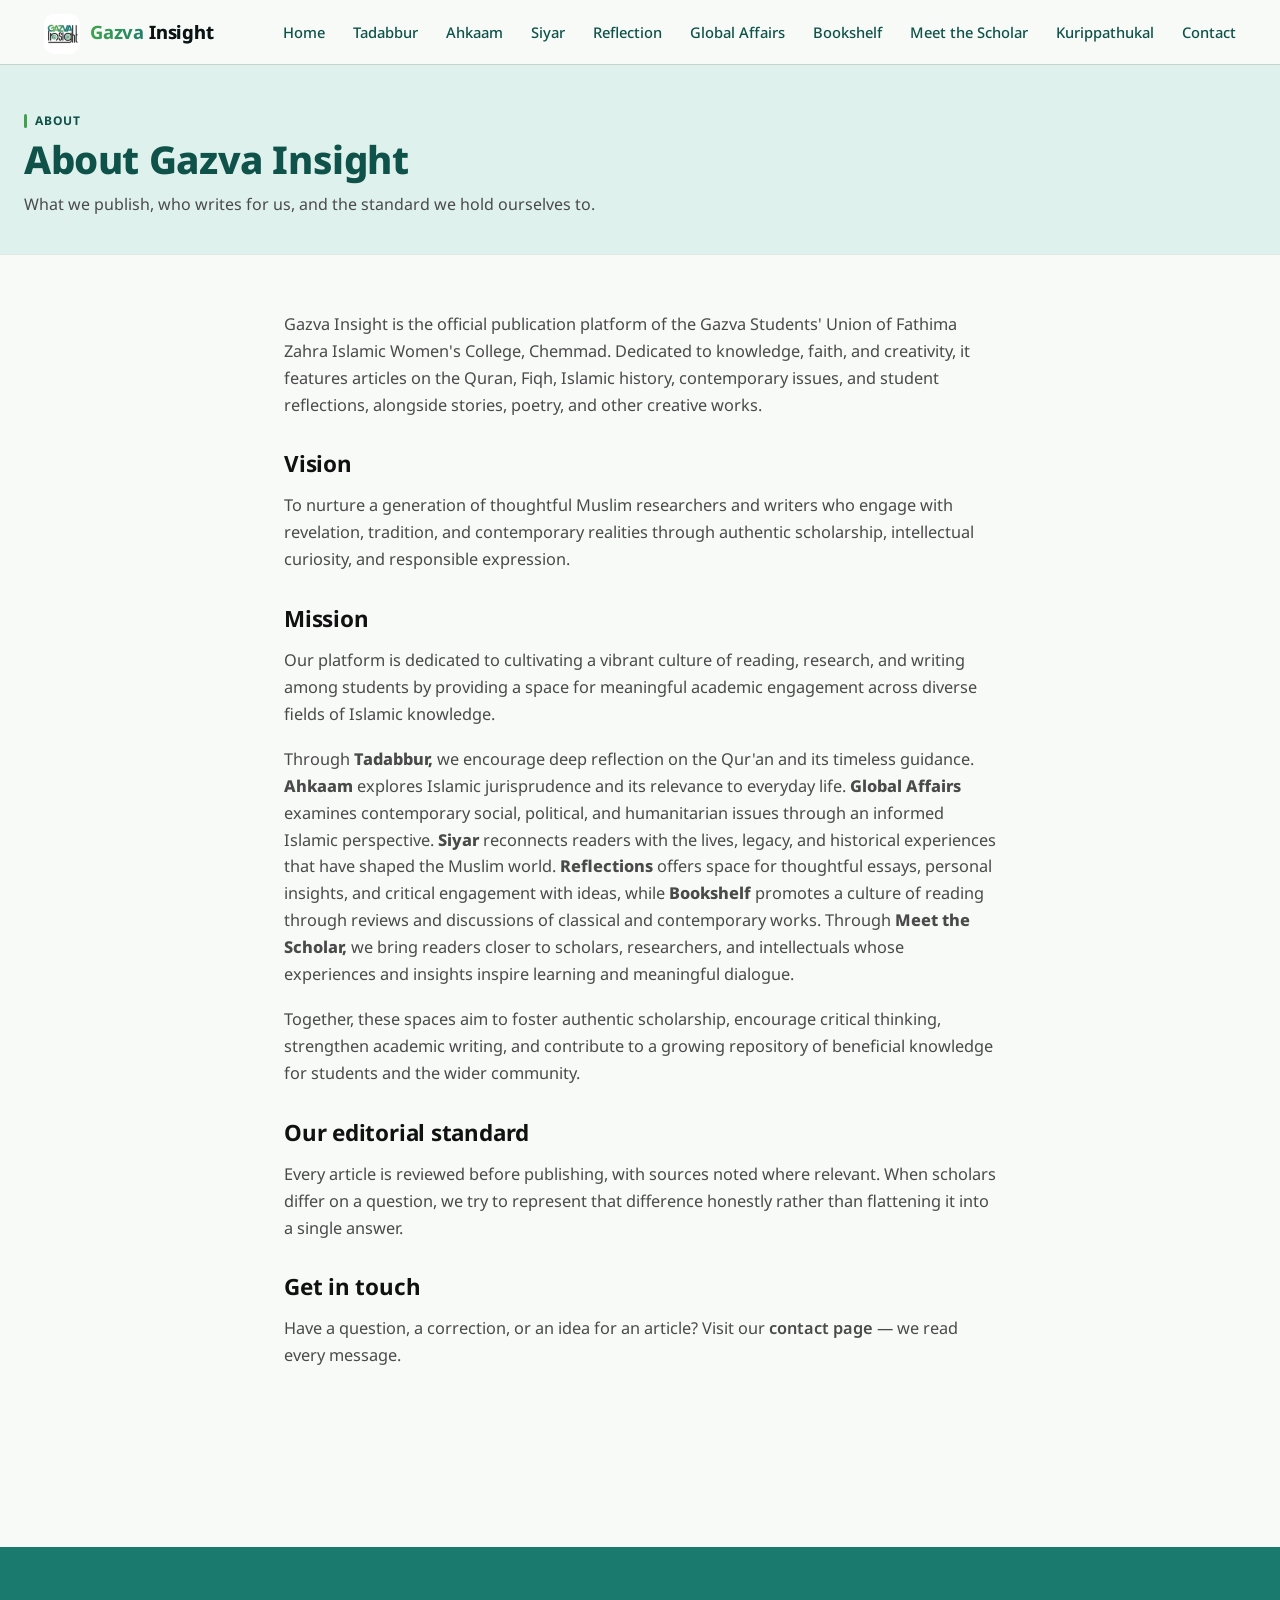
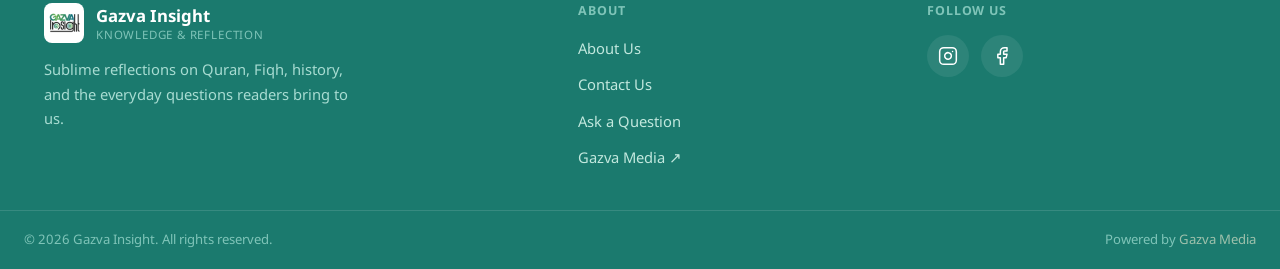
==== commit 8cc898ea: "updted" ====
--- a/about.html
+++ b/about.html
@@ -3,8 +3,8 @@
 <head>
   <meta charset="UTF-8" />
   <meta name="viewport" content="width=device-width, initial-scale=1.0" />
-  <title>About — Gazva Insights</title>
-  <meta name="description" content="About Gazva Insights — what we publish, who writes for us, and why." />
+  <title>About — Gazva Insight</title>
+  <meta name="description" content="About Gazva Insight — what we publish, who writes for us, and why." />
   <link rel="preconnect" href="https://fonts.googleapis.com" />
   <link rel="preconnect" href="https://fonts.gstatic.com" crossorigin />
   <link href="https://fonts.googleapis.com/css2?family=Noto+Sans:wght@400;500;600;700;800&family=Noto+Sans+Malayalam:wght@400;500;600;700&display=swap" rel="stylesheet" />
@@ -19,16 +19,26 @@
     <div class="page-banner">
       <div class="page-banner__inner">
         <span class="eyebrow cat-general">About</span>
-        <h1>About Gazva Insights</h1>
+        <h1>About Gazva Insight</h1>
         <p>What we publish, who writes for us, and the standard we hold ourselves to.</p>
       </div>
     </div>
 
     <section class="about-content">
       <p>Gazva Insight is the official publication platform of the Gazva Students' Union of Fathima Zahra Islamic Women's College, Chemmad. Dedicated to knowledge, faith, and creativity, it features articles on the Quran, Fiqh, Islamic history, contemporary issues, and student reflections, alongside stories, poetry, and other creative works.</p>
+<h2>Vision</h2>
+<p>To nurture a generation of thoughtful Muslim researchers and writers who engage with revelation, tradition, and contemporary realities through authentic scholarship, intellectual curiosity, and responsible expression.</p>
+<h2>Mission</h2>
+<p>Our platform is dedicated to cultivating a vibrant culture of reading, research, and writing among students by providing a space for meaningful academic engagement across diverse fields of Islamic knowledge. <br>
 
-      <h2>What we publish</h2>
-      <p>Our Quran section explores the structure, language, and meaning of the Quran. Fiqh covers Islamic rulings and the reasoning behind them, ensuring that the "why" is never left out. Thareekh brings Islamic history to life through its people, pivotal moments, and enduring lessons rather than dates alone. General is where we publish reflections on a wide range of topics, from faith and society to contemporary issues. Kurippathukal is our creative corner for short stories, poetry, personal reflections, and other literary works.</p>
+</p> <p>Through <span style="font-weight: 800;">Tadabbur,</span> we encourage deep reflection on the Qur'an and its timeless guidance. 
+ <span style="font-weight: 800;">Ahkaam</span> explores Islamic jurisprudence and its relevance to everyday life.   <span style="font-weight: 800;">Global Affairs</span> examines contemporary social, political, and humanitarian issues through an informed Islamic perspective.  <span style="font-weight: 800;">Siyar</span> reconnects readers with the lives, legacy, and historical experiences that have shaped the Muslim world.
+
+ <span style="font-weight: 800;">Reflections</span> offers space for thoughtful essays, personal insights, and critical engagement with ideas, while  <span style="font-weight: 800;">Bookshelf</span> promotes a culture of reading through reviews and discussions of classical and contemporary works. Through  <span style="font-weight: 800;">Meet the Scholar,</span> we bring readers closer to scholars, researchers, and intellectuals whose experiences and insights inspire learning and meaningful dialogue.</p>
+
+<p>Together, these spaces aim to foster authentic scholarship, encourage critical thinking, strengthen academic writing, and contribute to a growing repository of beneficial knowledge for students and the wider community.
+
+</p>
       <h2>Our editorial standard</h2>
       <p>Every article is reviewed before publishing, with sources noted where relevant. When scholars differ on a question, we try to represent that difference honestly rather than flattening it into a single answer.</p>
 
--- a/css/styles.css
+++ b/css/styles.css
@@ -5,49 +5,49 @@
 
 :root {
   /* ── Core surfaces ── */
-  --paper:          #F5F5F5;      /* off-white page background */
-  --paper-raised:   #FFFFFF;      /* card / panel surfaces */
-  --ink:            #111111;      /* headings, strong text */
-  --ink-soft:       #4A4A4A;      /* body text, descriptions */
-  --ink-muted:      #888888;      /* meta, dates, captions */
-
-  /* ── Brand green (primary) ── */
-  --leaf:           #2E9E5B;      /* Forest Green — buttons, active states */
-  --leaf-dark:      #1F7A42;
-  --primary:        #6eb84f;      /* primary color */
-    --primary2 :      #05697a;      /* secondary color */
-  --leaf-light:     #E6F7ED;      /* green tint surfaces */
-
-  /* ── Brand teal (secondary) ── */
-  --teal:           #1A7A6E;      /* Deep Teal — secondary actions */
-  --teal-dark:      #125A52;      /* hover on teal, footer headings */
-
-  --teal-light:     #E0F2F0;      /* teal tint surfaces */
-
-  /* ── Ocean blue (accent) ── */
-  --blue:           #1C6B9A;      /* Ocean Blue — links, badges, highlights */
-  --blue-dark:      #145078;      /* hover on blue */
-  --blue-light:     #E3EFF7;      /* blue tint surfaces */
+  --paper:          #F7FAF7;
+  --paper-raised:   #FFFFFF;
+  --ink:            #111111;
+  --ink-soft:       #4A4A4A;
+  --ink-muted:      #888888;
+
+  /* ── Brand green (primary) — sampled from logo wordmark start ── */
+  --leaf:           #3FA34D;
+  --leaf-dark:      #2D7A3A;
+  --leaf-light:     #E8F6EC;
+
+  /* ── Brand teal (secondary) — sampled from logo mid-gradient ── */
+  --teal:           #1B7A6E;
+  --teal-dark:      #0F5249;
+  --teal-light:     #DEF1ED;
+
+  /* ── Teal-blue (accent) — sampled from logo end / "ht" letters ── */
+  --blue:           #0E5C73;
+  --blue-dark:      #094252;
+  --blue-light:     #E1ECF5;
 
   /* ── Supporting tones ── */
-  --mint:           #5CC48A;      /* lighter green — hover fills, icons */
-  --teal-mid:       #2E9E8A;      /* mid teal — gradient midpoint */
-  --sky:            #3A8FC4;      /* sky blue — softer blue uses */
-
-  /* ── Logo gradient ── */
-  --gradient-logo: linear-gradient(135deg, #3DB05C, #1A7A6E, #1C6B9A);
-  --primary-gradient: linear-gradient(90deg, #6eb84f 0%, #05697a 100%);
+  --mint:           #5FC07A;
+  --teal-mid:       #2B8C68;
+  --sky:            #3A8FC4;
+
+  /* ── Logo gradient — matches the actual wordmark ── */
+  --gradient-logo: linear-gradient(90deg, #3FA34D, #1B7A6E, #0E5C73);
+  --primary-gradient: linear-gradient(135deg, #3FA34D, #1B7A6E);
 
   /* ── Borders ── */
-  --line:           #E2E8E6;      /* default border */
-  --line-strong:    #C8D4D0;      /* hover / emphasis border */
+  --line:           #E1E9E4;
+  --line-strong:    #C6D4CC;
 
   /* ── Category wayfinding ── */
-  --cat-quran:        #1A7A6E;    /* deep teal */
-  --cat-fiqh:         #2E9E5B;    /* forest green */
-  --cat-thareekh:     #1C6B9A;    /* ocean blue */
-  --cat-general:      #4A4A4A;    /* ink soft */
-  --cat-kurippathukal:#5CC48A;    /* mint */
+  --cat-tadabbur:       #1B7A6E;
+  --cat-ahkaam:         #3FA34D;
+  --cat-siyar:          #0E5C73;
+  --cat-globalaffairs:  #4A4A4A;
+  --cat-meetthescholar: #2B8C68;
+  --cat-reflection:     #5FC07A;
+  --cat-bookshelf:      #0F5249;
+  --cat-kurippathukal:  #5FC07A;
 
   /* ── Type ── */
   --font-base:    "Noto Sans", "Noto Sans Malayalam", -apple-system, "Segoe UI", sans-serif;
@@ -63,7 +63,6 @@
   --ease:          cubic-bezier(0.2, 0.7, 0.2, 1);
 }
 
-  
 /* ---------- Reset ---------- */
 * { box-sizing: border-box; }
 html { scroll-behavior: smooth; }
@@ -122,17 +121,23 @@
   display: inline-block;
 }
 
-.eyebrow.cat-quran::before         { background: var(--cat-quran); }
-.eyebrow.cat-fiqh::before          { background: var(--cat-fiqh); }
-.eyebrow.cat-thareekh::before      { background: var(--cat-thareekh); }
-.eyebrow.cat-general::before       { background: var(--cat-general); }
-.eyebrow.cat-kurippathukal::before { background: var(--cat-kurippathukal); }
-
-.eyebrow.cat-quran         { color: var(--cat-quran); }
-.eyebrow.cat-fiqh          { color: var(--cat-fiqh); }
-.eyebrow.cat-thareekh      { color: var(--cat-thareekh); }
-.eyebrow.cat-general       { color: var(--cat-general); }
-.eyebrow.cat-kurippathukal { color: #3a9a70; }
+.eyebrow.cat-tadabbur::before        { background: var(--cat-tadabbur); }
+.eyebrow.cat-ahkaam::before          { background: var(--cat-ahkaam); }
+.eyebrow.cat-siyar::before           { background: var(--cat-siyar); }
+.eyebrow.cat-globalaffairs::before   { background: var(--cat-globalaffairs); }
+.eyebrow.cat-meetthescholar::before  { background: var(--cat-meetthescholar); }
+.eyebrow.cat-reflection::before      { background: var(--cat-reflection); }
+.eyebrow.cat-bookshelf::before       { background: var(--cat-bookshelf); }
+.eyebrow.cat-kurippathukal::before   { background: var(--cat-kurippathukal); }
+
+.eyebrow.cat-tadabbur        { color: var(--cat-tadabbur); }
+.eyebrow.cat-ahkaam          { color: var(--cat-ahkaam); }
+.eyebrow.cat-siyar           { color: var(--cat-siyar); }
+.eyebrow.cat-globalaffairs   { color: var(--cat-globalaffairs); }
+.eyebrow.cat-meetthescholar  { color: var(--cat-meetthescholar); }
+.eyebrow.cat-reflection      { color: var(--cat-reflection); }
+.eyebrow.cat-bookshelf       { color: var(--cat-bookshelf); }
+.eyebrow.cat-kurippathukal   { color: #2D7A3A; }
 
 /* ---------- Buttons ---------- */
 .btn {
@@ -150,20 +155,32 @@
 .btn-primary {
   background: linear-gradient(135deg, var(--leaf), var(--teal));
   color: #fff;
+  border: none;
+  font-size: 0.95rem;
+  font-weight: 600;
+  padding: 12px 28px;
+  cursor: pointer;
+  display: inline-flex;
+  align-items: center;
+  justify-content: center;
+  gap: 8px;
+  text-decoration: none;
+  transition: opacity 0.15s var(--ease), transform 0.15s var(--ease);
 }
 .btn-primary:hover {
-  background: var(--leaf);
+  opacity: 0.9;
   transform: translateY(-1px);
-  box-shadow: var(--TEAL);
 }
 .btn-outline {
   background: transparent;
-  border-color: var(--line-strong);
-  color: var(--linear-gradient(135deg, var(--leaf), var(--teal)));
+  border: 1px solid var(--teal);
+  border-radius: var(--radius-sm);
+  color: var(--teal);
 }
 .btn-outline:hover {
-  border-color: var(--leaf);
-  color: var(--linear-gradient(135deg, var(--leaf), var(--teal)));
+  background: var(--teal-light);
+  color: var(--teal-dark);
+  border-color: var(--teal);
 }
 .btn-block { width: 100%; }
 
@@ -174,9 +191,9 @@
   position: sticky;
   top: 0;
   z-index: 100;
-  background: rgba(224, 242, 240, 0.96);
+  background: rgba(247, 250, 247, 0.96);
   backdrop-filter: blur(8px);
-  border-bottom: 1px solid #9FD4CC;
+  border-bottom: 1px solid var(--line-strong);
 }
 .navbar {
   display: flex;
@@ -201,7 +218,7 @@
   font-size: 1.15rem;
   letter-spacing: -0.01em;
 
-  background: linear-gradient(90deg, #6eb84f 0%, #05697a 100%);
+  background: var(--gradient-logo);
   background-clip: text;
   -webkit-background-clip: text;
 
@@ -253,11 +270,11 @@
 
 /* Navbar CTA button override */
 .navbar .btn-primary {
-  background: var(--teal);
+  background: linear-gradient(135deg, var(--leaf), var(--teal));
   color: #fff;
 }
 .navbar .btn-primary:hover {
-  background: var(--teal-dark);
+  opacity: 0.9;
 }
 
 @media (max-width: 860px) {
@@ -266,12 +283,12 @@
     top: 65px;
     left: 0;
     right: 0;
-    background: #E0F2F0;
+    background: var(--teal-light);
     flex-direction: column;
     align-items: flex-start;
     gap: 4px;
     padding: 16px 24px 24px;
-    border-bottom: 1px solid #9FD4CC;
+    border-bottom: 1px solid var(--line-strong);
     box-shadow: var(--shadow-raised);
     transform: translateY(-12px);
     opacity: 0;
@@ -289,7 +306,27 @@
   }
   .navbar__toggle { display: inline-flex; }
 }
-
+/* ── Navbar contact button + actions wrapper ── */
+.navbar__actions {
+  display: flex;
+  align-items: center;
+  gap: 12px;
+  flex-shrink: 0;
+}
+
+.navbar__contact-btn {
+  font-size: 0.88rem;
+  padding: 9px 20px;
+  border-radius: var(--radius-sm);
+  white-space: nowrap;
+}
+
+/* Hide contact button on mobile — show it inside the open menu instead */
+@media (max-width: 860px) {
+  .navbar__contact-btn {
+    display: none;
+  }
+}
 /* ==========================================================================
    FOOTER
    ========================================================================== */
@@ -319,7 +356,7 @@
   color: #fff;
 }
 .footer__tagline {
-  color: #A8D8D4;
+  color: #A8DCD2;
   font-size: 0.92rem;
   max-width: 320px;
 }
@@ -328,12 +365,12 @@
   font-weight: 700;
   letter-spacing: 0.07em;
   text-transform: uppercase;
-  color: #7FC8C2;
+  color: #7FC4B8;
   margin-bottom: 16px;
 }
 .footer__links { display: flex; flex-direction: column; gap: 10px; list-style: none; }
 .footer__links a {
-  color: #C2E8E4;
+  color: #C2E8DE;
   font-size: 0.92rem;
   transition: color 0.15s var(--ease);
 }
@@ -366,7 +403,7 @@
   flex-wrap: wrap;
   gap: 8px;
   font-size: 0.82rem;
-  color: #7FC8C2;
+  color: #7FC4B8;
 }
 
 /* ── Brand column ── */
@@ -390,7 +427,7 @@
 }
 .footer__brand-subline {
   font-size: 0.72rem;
-  color: #7FC8C2;
+  color: #7FC4B8;
   letter-spacing: 0.07em;
   text-transform: uppercase;
   margin-top: 2px;
@@ -402,7 +439,7 @@
   display: flex;
   align-items: center;
   gap: 10px;
-  color: #C2E8E4;
+  color: #C2E8DE;
   font-size: 0.92rem;
   transition: color 0.15s var(--ease);
 }
@@ -504,7 +541,7 @@
 .form-field textarea:focus,
 .form-field select:focus {
   border-color: var(--leaf);
-  box-shadow: 0 0 0 3px rgba(46, 158, 91, 0.15);
+  box-shadow: 0 0 0 3px rgba(63, 163, 77, 0.15);
   outline: none;
 }
 .form-status {
@@ -615,7 +652,7 @@
 .hero {
   border-bottom: 1px solid var(--line);
   background:
-    radial-gradient(circle at 85% 20%, rgba(46, 158, 91, 0.07), transparent 55%),
+    radial-gradient(circle at 85% 20%, rgba(63, 163, 77, 0.07), transparent 55%),
     var(--paper);
 }
 .hero__inner {
@@ -1006,44 +1043,10 @@
   from { opacity: 0; transform: scale(0.8); }
   to   { opacity: 1; transform: scale(1); }
 }
+
 /* ==========================================================================
    CONTACT PAGE — redesigned
    ========================================================================== */
-   .contact-social-row {
-  display: flex;
-  gap: 8px;
-  flex-wrap: wrap;
-}
-
-.contact-social-btn {
-  display: inline-flex;
-  align-items: center;
-  gap: 7px;
-  padding: 8px 14px;
-  border-radius: var(--radius-sm);
-  border: 1px solid var(--line);
-  background: var(--paper-raised);
-  color: var(--ink-soft);           /* ← this sets SVG stroke colour */
-  font-size: 0.82rem;
-  font-weight: 500;
-  font-family: inherit;
-  text-decoration: none;            /* ← removes underline on <a> */
-  cursor: pointer;
-  transition: all 0.15s var(--ease);
-  line-height: 1;                   /* ← stops text/icon misalignment */
-}
-
-.contact-social-btn svg {
-  flex-shrink: 0;
-  display: block;
-}
-
-.contact-social-btn:hover {
-  border-color: var(--teal);
-  color: var(--teal-dark);
-  background: var(--teal-light);
-}
-
 .contact-divider {
   width: 44px;
   height: 3px;
@@ -1081,12 +1084,13 @@
   border: 1px solid var(--line);
   border-radius: var(--radius-md);
   padding: 16px 18px;
-  transition: border-color 0.15s var(--ease), box-shadow 0.15s var(--ease);
+  transition: transform 0.3s ease, box-shadow 0.3s ease, border-color 0.15s var(--ease);
 }
 
 .contact-info-card:hover {
+  transform: translateY(-6px);
+  box-shadow: 0 16px 40px rgba(0,0,0,0.08);
   border-color: var(--teal);
-  box-shadow: var(--shadow-card);
 }
 
 .cic-icon {
@@ -1099,6 +1103,11 @@
   justify-content: center;
   flex-shrink: 0;
   color: var(--teal-dark);
+  transition: transform 0.3s ease;
+}
+
+.contact-info-card:hover .cic-icon {
+  transform: scale(1.08);
 }
 
 .cic-label {
@@ -1171,8 +1180,14 @@
   font-weight: 500;
   font-family: inherit;
   text-decoration: none;
+  cursor: pointer;
   transition: all 0.15s var(--ease);
-  cursor: pointer;
+  line-height: 1;
+}
+
+.contact-social-btn svg {
+  flex-shrink: 0;
+  display: block;
 }
 
 .contact-social-btn:hover {
@@ -1248,7 +1263,7 @@
 .cf-group textarea:focus,
 .cf-group select:focus {
   border-color: var(--teal);
-  box-shadow: 0 0 0 3px rgba(26, 122, 110, 0.12);
+  box-shadow: 0 0 0 3px rgba(27, 122, 110, 0.12);
   outline: none;
 }
 
@@ -1379,24 +1394,55 @@
   fill: none;
   stroke: currentColor;
 }
+
 /* ==========================================================================
-   CONTACT INFO CARD HOVER EFFECTS
+   HOME PAGE — mobile card size fix
    ========================================================================== */
-
-
-.contact-info-card {
-  transition: transform 0.3s ease, box-shadow 0.3s ease;
-}
-
-.contact-info-card:hover {
-  transform: translateY(-6px);
-  box-shadow: 0 16px 40px rgba(0,0,0,0.08);
-}
-
-.contact-info-card:hover .cic-icon {
-  transform: scale(1.08);
-}
-
-.cic-icon {
-  transition: transform 0.3s ease;
-}
+@media (max-width: 560px) {
+
+  /* ── Mosaic cards ── */
+  .mosaic {
+    gap: 12px;
+  }
+
+  .mosaic .card__media {
+    aspect-ratio: 16 / 7;
+  }
+
+  .mosaic .card--lead .card__media {
+    aspect-ratio: 16 / 8;
+  }
+
+  .mosaic .card--lead .card__title {
+    font-size: 1.05rem;
+  }
+
+  .mosaic .card__excerpt {
+    display: -webkit-box;
+    -webkit-line-clamp: 2;
+    -webkit-box-orient: vertical;
+    overflow: hidden;
+    text-overflow: ellipsis;
+    font-size: 0.82rem;
+    line-height: 1.4;
+  }
+
+  .mosaic .card:nth-child(n+9) {
+    display: none;
+  }
+
+  .mosaic .card__body {
+    padding: 12px 14px 14px;
+    gap: 6px;
+  }
+
+  /* ── Post grid cards ── */
+  .post-grid .card__media {
+    aspect-ratio: 16 / 7;
+  }
+
+  .post-grid .card__body {
+    padding: 12px 14px 14px;
+    gap: 6px;
+  }
+}
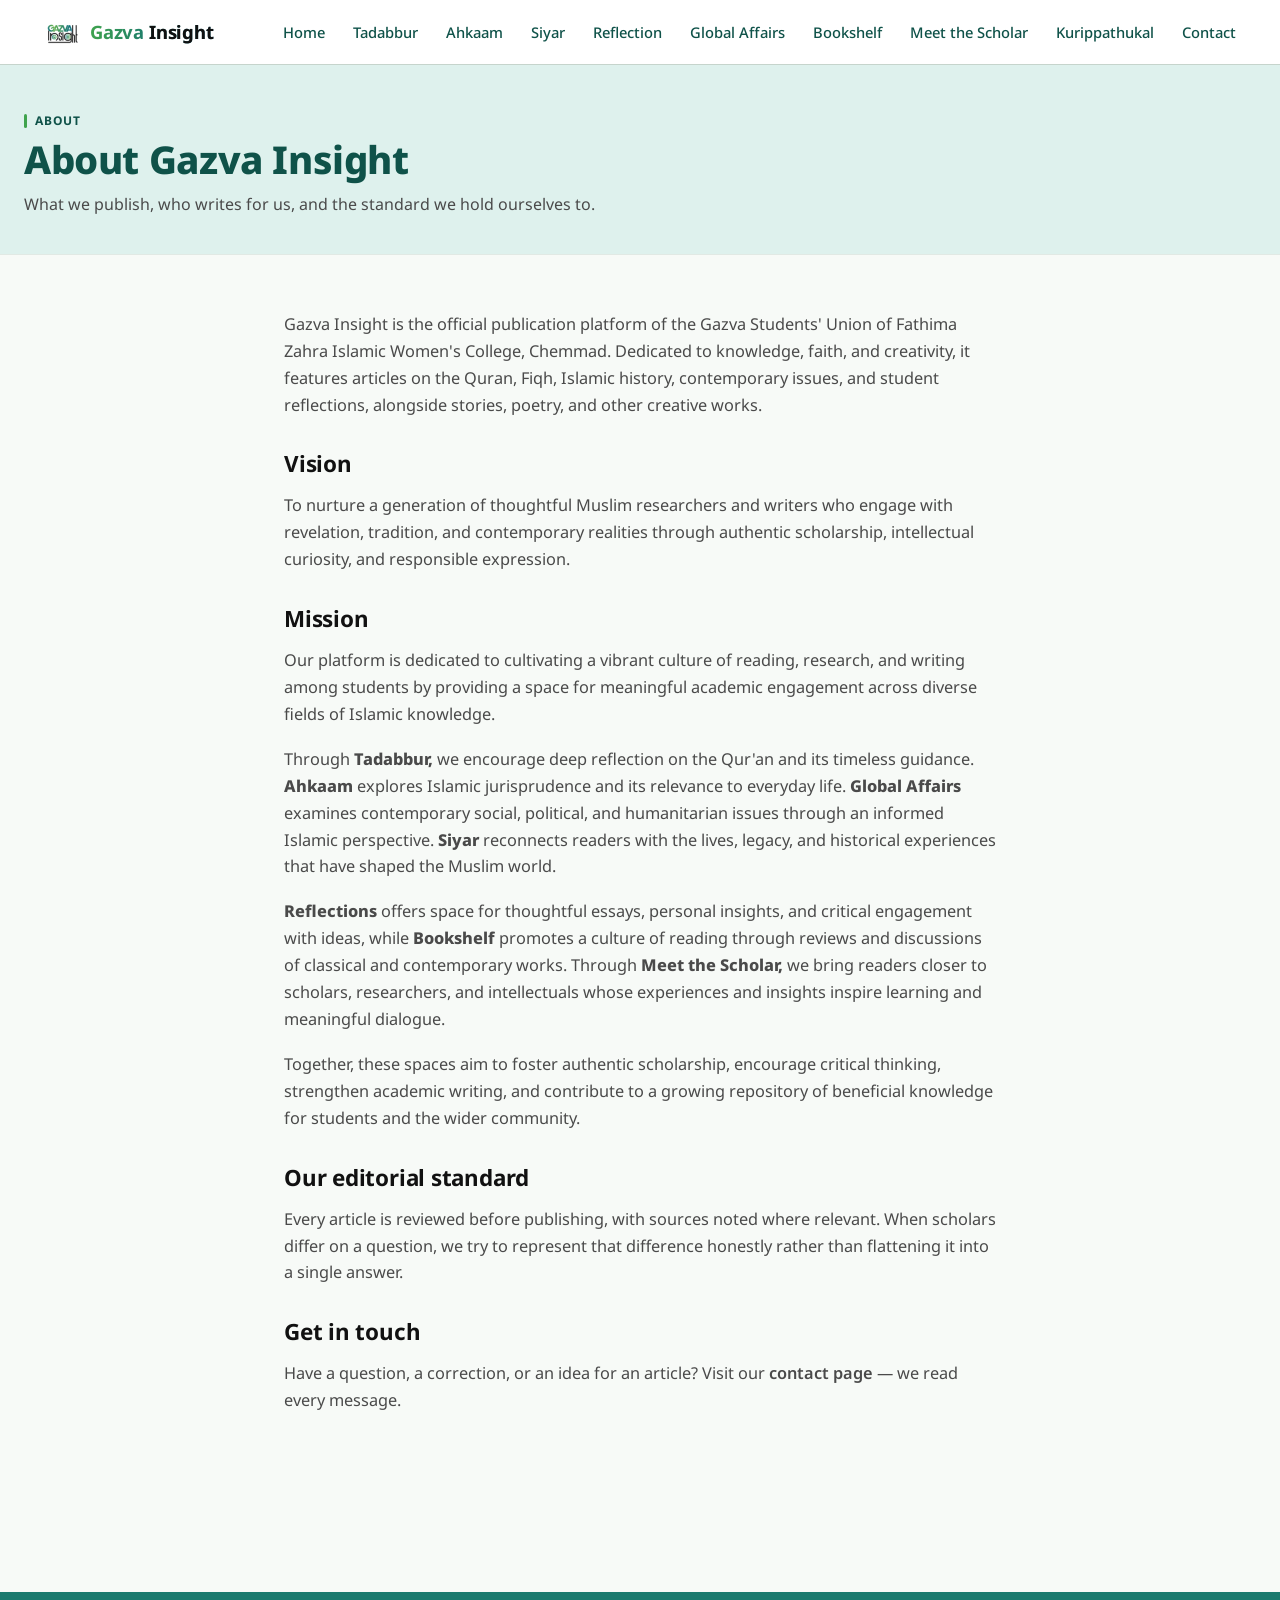
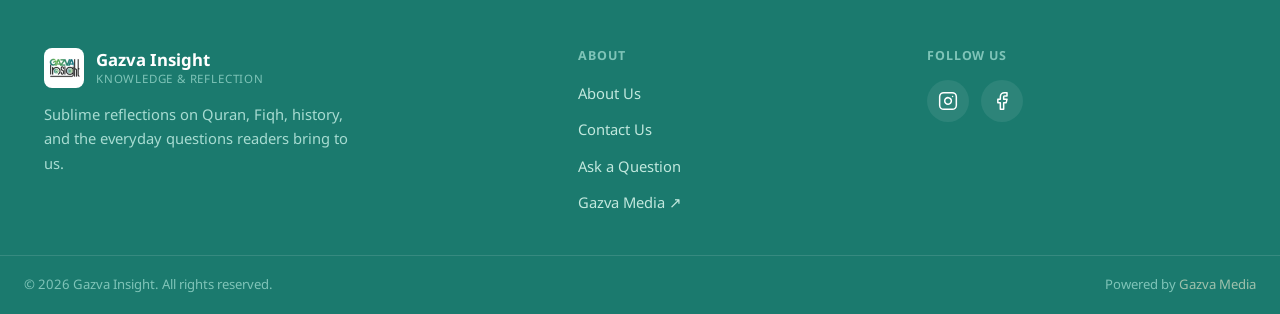
==== commit 55bd6ee4: "n" ====
--- a/about.html
+++ b/about.html
@@ -32,9 +32,9 @@
 <p>Our platform is dedicated to cultivating a vibrant culture of reading, research, and writing among students by providing a space for meaningful academic engagement across diverse fields of Islamic knowledge. <br>
 
 </p> <p>Through <span style="font-weight: 800;">Tadabbur,</span> we encourage deep reflection on the Qur'an and its timeless guidance. 
- <span style="font-weight: 800;">Ahkaam</span> explores Islamic jurisprudence and its relevance to everyday life.   <span style="font-weight: 800;">Global Affairs</span> examines contemporary social, political, and humanitarian issues through an informed Islamic perspective.  <span style="font-weight: 800;">Siyar</span> reconnects readers with the lives, legacy, and historical experiences that have shaped the Muslim world.
+ <span style="font-weight: 800;">Ahkaam</span> explores Islamic jurisprudence and its relevance to everyday life.   <span style="font-weight: 800;">Global Affairs</span> examines contemporary social, political, and humanitarian issues through an informed Islamic perspective.  <span style="font-weight: 800;">Siyar</span> reconnects readers with the lives, legacy, and historical experiences that have shaped the Muslim world.</p>
 
- <span style="font-weight: 800;">Reflections</span> offers space for thoughtful essays, personal insights, and critical engagement with ideas, while  <span style="font-weight: 800;">Bookshelf</span> promotes a culture of reading through reviews and discussions of classical and contemporary works. Through  <span style="font-weight: 800;">Meet the Scholar,</span> we bring readers closer to scholars, researchers, and intellectuals whose experiences and insights inspire learning and meaningful dialogue.</p>
+ <p><span style="font-weight: 800;">Reflections</span> offers space for thoughtful essays, personal insights, and critical engagement with ideas, while  <span style="font-weight: 800;">Bookshelf</span> promotes a culture of reading through reviews and discussions of classical and contemporary works. Through  <span style="font-weight: 800;">Meet the Scholar,</span> we bring readers closer to scholars, researchers, and intellectuals whose experiences and insights inspire learning and meaningful dialogue.</p>
 
 <p>Together, these spaces aim to foster authentic scholarship, encourage critical thinking, strengthen academic writing, and contribute to a growing repository of beneficial knowledge for students and the wider community.
 
--- a/css/styles.css
+++ b/css/styles.css
@@ -191,7 +191,7 @@
   position: sticky;
   top: 0;
   z-index: 100;
-  background: rgba(247, 250, 247, 0.96);
+  background: rgba(255, 255, 255, 0.96);
   backdrop-filter: blur(8px);
   border-bottom: 1px solid var(--line-strong);
 }
